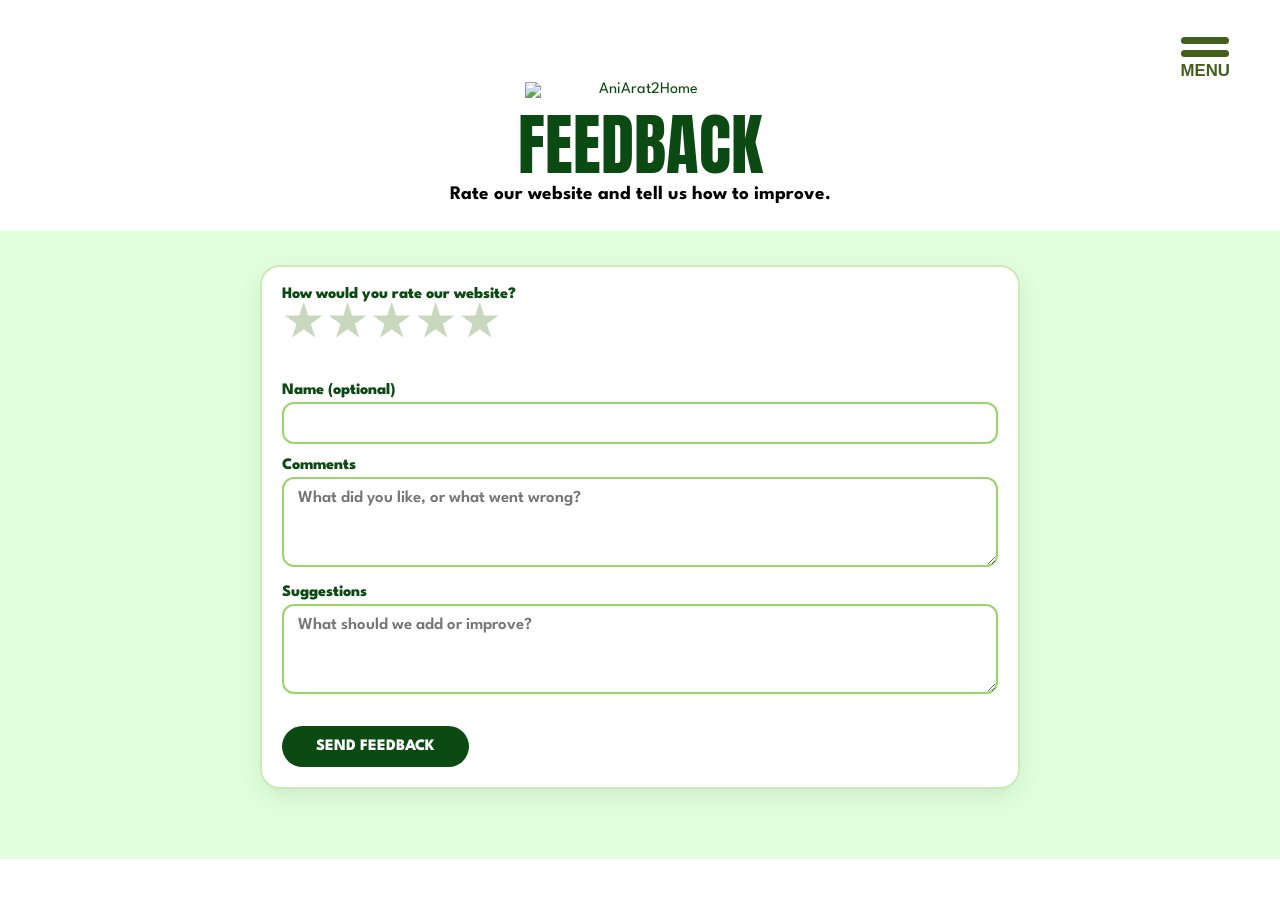
==== feedback.html @ 06249d16 "Add files via upload" ====
<!DOCTYPE html>
<html lang="en"><head><meta charset="utf-8"><meta name="viewport" content="width=device-width, initial-scale=1">
<title>Feedback – AniArat2Home</title>
<link rel="preconnect" href="https://fonts.googleapis.com"><link rel="preconnect" href="https://fonts.gstatic.com" crossorigin>
<link href="https://fonts.googleapis.com/css2?family=Anton&family=Figtree:wght@700&family=League+Spartan:wght@400;600;700;800&family=Montserrat:wght@400;700&display=swap" rel="stylesheet">
<link rel="stylesheet" href="styles.css"><link rel="stylesheet" href="shop.css"></head><body data-page="feedback">
<header class="hero page"><button class="menu-btn" aria-label="Menu" aria-expanded="false" aria-controls="menu"><i></i><i></i><span>MENU</span></button>
<div class="stack"><img src="assets/logo-circle.png" alt=""><img src="assets/wordmark.png" alt="AniArat2Home"></div>
<h1>Feedback</h1><p>Rate our website and tell us how to improve.</p></header>
<main class="shopwrap"><div class="narrow">
<section class="panel"><form id="ff" novalidate>
<div class="f"><span class="lbl" id="rl">How would you rate our website?</span><div class="stars" role="radiogroup" aria-labelledby="rl"><input type="radio" name="rate" id="r5" value="5"><label for="r5" title="5 stars"><span class="sr">5 stars</span>★</label><input type="radio" name="rate" id="r4" value="4"><label for="r4" title="4 stars"><span class="sr">4 stars</span>★</label><input type="radio" name="rate" id="r3" value="3"><label for="r3" title="3 stars"><span class="sr">3 stars</span>★</label><input type="radio" name="rate" id="r2" value="2"><label for="r2" title="2 stars"><span class="sr">2 stars</span>★</label><input type="radio" name="rate" id="r1" value="1"><label for="r1" title="1 star"><span class="sr">1 star</span>★</label></div><span class="rate-txt" id="rt" aria-live="polite"></span><p class="err" id="e-rate" role="alert"></p></div>
<div class="f"><label for="fn">Name (optional)</label><input id="fn" autocomplete="name"></div>
<div class="f"><label for="fc">Comments</label><textarea id="fc" rows="4" placeholder="What did you like, or what went wrong?"></textarea></div>
<div class="f"><label for="fs">Suggestions</label><textarea id="fs" rows="4" placeholder="What should we add or improve?"></textarea></div>
<button class="btn-sm" type="submit" style="width:auto;padding:13px 34px">SEND FEEDBACK</button></form>
<div id="fthanks" class="done" hidden style="margin-top:0"><h2>Thank you!</h2><p style="margin:8px 0 16px;font-weight:700">Your feedback helps us grow a better farm-to-home shop.</p><div class="acts"><a id="fmail" class="btn-sm" href="#">EMAIL IT TO US</a><button id="fagain" class="btn-sm alt" type="button">SEND ANOTHER</button></div></div></section>
<section id="fhist" class="panel" style="margin-top:22px" hidden><h2>Your feedback</h2><p id="favg" style="font-weight:800;color:var(--green)"></p><div id="flist"></div></section>
</div></main>
<div id="toast" class="toast" role="status"></div>
<script src="auth.js"></script><script src="site.js"></script><script src="app.js"></script></body></html>
---- styles.css ----
:root{--green-dark:#0b4a12;--green:#2e7d1e;--leaf:#7fc12e;--sun:#e9c53a;--olive:#445e1d;--mint:#e2ffdd;--ring:#9ada72;
--display:"Anton",Impact,sans-serif;--body:"League Spartan","Trebuchet MS",sans-serif;--ui:"Figtree","Segoe UI",sans-serif;--mont:"Montserrat","Segoe UI",sans-serif}
*{box-sizing:border-box;margin:0}
html{scroll-behavior:smooth}
body{font-family:var(--body);color:var(--green-dark);background:#fff;overflow-x:hidden}
img{display:block;max-width:100%}
a{color:inherit}
:focus-visible{outline:3px solid var(--sun);outline-offset:3px}
@media (prefers-reduced-motion:reduce){*{transition:none!important;scroll-behavior:auto!important}}

/* menu button + panel */
.menu-btn{position:absolute;top:clamp(14px,2.6vw,34px);right:clamp(16px,3.6vw,48px);z-index:5;background:none;border:0;cursor:pointer;display:grid;gap:6px;justify-items:center;color:var(--olive);font:700 clamp(.85rem,1.5vw,1.05rem) Arial,Helvetica,sans-serif;padding:4px}
.menu-btn i{display:block;width:clamp(34px,4.4vw,48px);height:7px;border-radius:5px;background:var(--olive)}
.menu-btn span{margin-top:-2px}
.menu-back{position:fixed;inset:0;background:rgba(11,74,18,.25);opacity:0;pointer-events:none;transition:opacity .3s;z-index:20}
.menu{position:fixed;top:0;right:0;bottom:0;width:min(355px,86vw);background:rgba(233,198,59,.95);border-radius:26px 0 0 26px;z-index:21;
transform:translateX(105%);transition:transform .35s ease;padding:34px 24px 24px;display:flex;flex-direction:column;align-items:center;overflow-y:auto}
body.menu-open .menu{transform:none}
body.menu-open .menu-back{opacity:1;pointer-events:auto}
.menu-x{position:absolute;top:12px;right:16px;border:0;background:none;font:700 2rem/1 Arial,sans-serif;color:var(--olive);cursor:pointer}
.menu .stack{margin-bottom:26px}
.menu .stack img:first-child{width:78px}.menu .stack img:last-child{width:190px;margin-top:2px}
.menu ul{list-style:none;padding:0;display:grid;gap:clamp(18px,3.4vh,30px);width:100%;padding-left:12%}
.menu li a{display:flex;align-items:center;gap:14px;color:#fff;font:700 clamp(1.15rem,2vw,1.5rem) var(--body);text-decoration:underline;text-underline-offset:4px;text-decoration-thickness:2px}
.menu li a.plain{text-decoration:none}
.menu svg{width:36px;height:36px;flex:none;fill:#fff;stroke:#fff}
.menu .auth{margin-top:auto;padding-top:26px;display:grid;gap:8px;justify-items:center}
.menu .auth a{background:#fff;color:#000;text-decoration:none;font:800 1.15rem var(--body);padding:2px 8px}

/* logos */
.stack{display:grid;justify-items:center}
.stack img:first-child{width:clamp(90px,15.8vw,210px)}
.stack img:last-child{width:clamp(170px,26.5vw,380px);margin-top:-1%}
.stack.lg img:first-child{width:clamp(110px,20vw,270px)}
.stack.lg img:last-child{width:clamp(210px,33.6vw,460px)}
.brand{display:flex;align-items:center;justify-content:center;gap:1%;width:min(86%,1100px)}
.brand img:first-child{width:27%}.brand img:last-child{width:55%}

/* hero */
.hero{position:relative;background:linear-gradient(rgba(255,255,255,.45),rgba(255,255,255,.45)),url(assets/field.jpg) center/cover}
.hero.home{display:grid;place-items:center;height:clamp(420px,56vw,100svh);padding-bottom:3vw}

/* home */
.band{display:grid;background:var(--mint)}
.band>*{grid-area:1/1}
.band .hills{align-self:end;width:100%}
.band .content{display:flex;flex-direction:column;justify-content:space-between;gap:30px;padding:clamp(18px,2.6vw,34px) 0 clamp(26px,5vw,70px);z-index:1}
.features{display:grid;grid-template-columns:repeat(4,1fr);gap:12px;padding:0 2%;text-align:center;align-items:start}
.features img{width:clamp(56px,6.6vw,92px);margin:0 auto 6px;border-radius:50%}
.features h2{font:700 clamp(.95rem,1.75vw,1.25rem)/1.2 var(--ui)}
.features p{font:400 clamp(.85rem,1.6vw,1.1rem)/1.3 var(--mont);margin-top:6px}
.lead{width:74.6%;margin:0 auto;text-align:justify;text-indent:1.6vw;font:700 clamp(1rem,1.75vw,1.4rem)/1.45 var(--body);letter-spacing:.04em}
@media (max-width:640px){.features{grid-template-columns:1fr 1fr;row-gap:22px}.lead{width:86%}}

/* about */
.hero.about{padding:clamp(18px,4vw,50px) 0 clamp(20px,3vw,40px);text-align:center}
.swirl{position:absolute;top:0;left:0;width:40%;pointer-events:none}
.hero.about h1,.title{font:400 clamp(2.6rem,6.3vw,5rem)/1.05 var(--display);text-transform:uppercase;color:var(--green-dark)}
.hero.about .stack{position:relative;margin:clamp(6px,1vw,14px) 0 clamp(8px,1.4vw,20px)}
.hero.about .txt{position:relative;width:76%;margin:0 auto;text-align:justify;font:700 clamp(.95rem,1.55vw,1.3rem)/1.4 var(--body);letter-spacing:.02em;text-shadow:0 0 8px rgba(255,255,255,.55)}
.hero.about .txt p{text-indent:6.5vw}.hero.about .txt p+p{margin-top:1.3em}
.mv{display:grid;grid-template-columns:30% 30%;justify-content:space-between;width:76%;margin:0 auto;padding:clamp(24px,4vw,56px) 0 clamp(14px,2vw,26px)}
.mv h2{font:400 clamp(2.4rem,5vw,4rem)/1.1 var(--display);text-align:center;margin-bottom:clamp(10px,1.8vw,22px)}
.mv p{font:700 clamp(1rem,1.9vw,1.3rem)/1.4 var(--ui);text-align:justify;text-indent:.6em}
.hills-about{height:clamp(70px,15.5vw,230px);background:url(assets/hills-about.png) center top/100% auto no-repeat}
@media (max-width:640px){.mv{grid-template-columns:1fr;gap:28px;width:86%}.hero.about .txt{width:88%}.hero.about .txt p{text-indent:2em}}

/* shop */
.hero.shop{display:grid;justify-items:center;gap:clamp(30px,8vw,110px);padding:clamp(24px,3.4vw,44px) 0 clamp(14px,2vw,26px)}
.hero.shop .ask{font:italic 400 clamp(1.3rem,2.9vw,2.3rem) var(--body);color:#000;text-align:center;padding:0 12px}
.pick{background:#fff url(assets/doodle.png) center/cover;padding:clamp(34px,6vw,90px) 0 clamp(60px,9vw,130px)}
.pick .row{display:grid;grid-template-columns:repeat(2,minmax(0,36%));justify-content:center;gap:10%}
.item{position:relative;display:block;text-decoration:none;padding-top:0}
.item .frame{position:absolute;left:2%;right:0;top:15%;bottom:0;border:clamp(2px,.35vw,4px) solid #000;border-radius:clamp(14px,2.4vw,30px)}
.item .photo{position:relative;width:100%}
.item .label{position:absolute;left:50%;bottom:-6%;transform:translateX(-50%);width:57%}
.item .go{position:absolute;left:0;right:0;top:calc(100% + clamp(10px,2.2vw,30px));text-align:center;font:400 clamp(1.1rem,2.6vw,2.2rem) var(--display);color:#fff;-webkit-text-stroke:clamp(2px,.3vw,4px) #000;paint-order:stroke fill;letter-spacing:.02em}
.item:hover .go{color:var(--sun)}
@media (max-width:560px){.pick .row{grid-template-columns:minmax(0,78%);gap:clamp(60px,18vw,90px)}}

/* contact */
.contact{position:relative;min-height:100svh;display:grid;place-items:center;background:#fff;overflow:hidden;padding:12vw 0}
.contact:before{content:"";position:absolute;inset:0;background:url(assets/doodle.png) center/70% auto;opacity:.16}
.contact .swirl.br{top:auto;left:auto;right:0;bottom:0;transform:rotate(180deg)}
.contact .swirl{width:40%}
.contact .inner{position:relative;display:grid;justify-items:center;gap:clamp(24px,4vw,56px);width:100%}
.contact .brand{width:min(58%,860px)}
.rows{display:grid;gap:clamp(14px,2.4vw,28px)}
.rows a,.rows div{display:flex;align-items:center;gap:clamp(12px,1.8vw,24px);font:700 clamp(1.1rem,2.7vw,2.1rem) var(--mont);color:var(--olive)}
.rows a{text-decoration:underline;text-underline-offset:5px;text-decoration-thickness:2px}
.rows svg{width:clamp(44px,5vw,72px);height:clamp(44px,5vw,72px);flex:none;border-radius:50%;background:var(--olive);padding:22%;fill:#fff;stroke:#fff}
@media (max-width:640px){.contact .brand{width:92%}.swirl,.contact .swirl{width:52%}}

.menu .auth span{font:800 1.15rem var(--body);color:#fff}
---- shop.css ----
/* shop, basket, checkout, orders, feedback */
[hidden]{display:none!important}
.sr{position:absolute;width:1px;height:1px;overflow:hidden;clip:rect(0 0 0 0)}
.hero.page{display:grid;justify-items:center;gap:6px;text-align:center;padding:clamp(60px,7vw,84px) 16px clamp(16px,2.4vw,28px)}
.hero.page .stack img:first-child{width:clamp(64px,9vw,96px)}
.hero.page .stack img:last-child{width:clamp(150px,22vw,230px)}
.hero.page h1{font:400 clamp(2.4rem,6vw,4.2rem)/1.05 var(--display);text-transform:uppercase;color:var(--green-dark);margin-top:6px}
.hero.page p{font:700 clamp(1rem,1.6vw,1.2rem) var(--body);color:#000}
.pill{position:absolute;top:clamp(16px,2.8vw,36px);left:clamp(14px,3vw,40px);z-index:5;display:flex;align-items:center;gap:8px;background:#fff;color:var(--green-dark);text-decoration:none;font:800 .95rem var(--body);padding:8px 14px;border-radius:30px;box-shadow:0 4px 12px rgba(11,74,18,.2)}
.pill svg{width:20px;height:20px;fill:none;stroke:currentColor;stroke-width:2;stroke-linecap:round;stroke-linejoin:round}
.pill b{background:var(--sun);border-radius:20px;padding:0 8px}
main.shopwrap{background:var(--mint);padding:clamp(18px,3vw,34px) clamp(14px,4vw,56px) 70px;min-height:60vh}
.shopwrap>*{max-width:1240px;margin-inline:auto}
.bar{display:flex;flex-wrap:wrap;gap:14px;align-items:center;justify-content:space-between;margin-bottom:22px}
.tabs{display:flex;gap:8px}
.tabs a{text-decoration:none;font:800 1.05rem var(--body);padding:8px 20px;border-radius:30px;border:2px solid var(--green);color:var(--green-dark);background:#fff}
.tabs a[aria-current=page]{background:var(--green-dark);border-color:var(--green-dark);color:#fff}
.search{display:flex;gap:8px;flex:1 1 280px;max-width:520px}
.search input{flex:1;min-width:0;font:600 1.05rem var(--body);color:var(--green-dark);padding:10px 14px;border:2px solid #9bd56a;border-radius:12px;background:#fff}
.btn-sm{display:inline-block;border:0;cursor:pointer;text-decoration:none;text-align:center;background:var(--green-dark);color:#fff;font:800 1rem var(--body);padding:10px 20px;border-radius:30px}
.btn-sm:hover{background:var(--green)}
.btn-sm.alt{background:#fff;color:var(--green-dark);border:2px solid var(--green-dark)}
.btn-sm:disabled{opacity:.45;cursor:not-allowed}
.layout{display:grid;gap:26px;align-items:start}
@media(min-width:1000px){.layout{grid-template-columns:minmax(0,1fr) 340px}.basket{position:sticky;top:16px}}
.grid{display:grid;grid-template-columns:repeat(2,minmax(0,1fr));gap:14px}
@media(min-width:760px){.grid{grid-template-columns:repeat(3,minmax(0,1fr));gap:18px}}
.card-p{background:#fff;border:2px solid #cfe9b8;border-radius:18px;overflow:hidden;display:flex;flex-direction:column}
.card-p img{width:100%;aspect-ratio:1;object-fit:cover;background:#eef7e6}
.card-p .in{padding:12px 12px 14px;display:flex;flex-direction:column;gap:4px;flex:1}
.card-p h3{font:800 1.2rem var(--body)}
.card-p .pr{font:800 1rem var(--body);color:var(--green)}
.card-p .ds{font:600 .92rem/1.35 var(--body);color:#35552f;flex:1}
.step{display:flex;align-items:center;justify-content:space-between;border:2px solid #cfe9b8;border-radius:12px;margin-top:8px}
.step button,.q button{border:0;background:none;cursor:pointer;font:800 1.3rem var(--body);color:var(--green);width:40px;height:38px}
.step output{font:800 1.1rem var(--body)}
.add{margin-top:8px;border:0;cursor:pointer;background:var(--green-dark);color:#fff;font:800 .95rem var(--body);letter-spacing:.06em;padding:11px;border-radius:12px}
.add:hover{background:var(--green)}
#none{text-align:center;font:700 1.15rem var(--body);padding:40px 10px}
.panel{background:#fff;border:2px solid #cfe9b8;border-radius:20px;padding:20px;box-shadow:0 8px 24px rgba(11,74,18,.1)}
.panel h2{font:400 1.8rem var(--display);text-transform:uppercase;display:flex;justify-content:space-between;align-items:center}
.panel h2 b{font:800 1rem var(--body);background:var(--sun);border-radius:20px;padding:2px 12px}
.empty{text-align:center;font:600 1rem var(--body);padding:22px 4px;color:#35552f}
.row-i{padding:12px 0;border-bottom:1px dashed #b9d9a0}
.row-i .t{display:flex;justify-content:space-between;gap:10px;font:700 1rem var(--body)}
.row-i small{display:block;font:600 .85rem var(--body);color:#4d6a45}
.row-i .a{display:flex;justify-content:space-between;align-items:center;margin-top:6px}
.q{display:flex;align-items:center;background:#eaf6df;border-radius:10px}
.q button{width:34px;height:32px;font-size:1.15rem}.q span{min-width:26px;text-align:center;font-weight:800}
.rm{border:0;background:none;color:#a33b27;font:800 .85rem var(--body);text-decoration:underline;cursor:pointer}
.tot{display:flex;justify-content:space-between;font:800 1.15rem var(--body);padding-top:14px;margin-top:6px;border-top:3px solid var(--green-dark)}
.tot b{color:var(--green);font-size:1.35rem}
.panel .btn-sm{width:100%;margin-top:14px;padding:13px}
.co{margin-top:34px}
.co .cols{display:grid;gap:26px}
@media(min-width:900px){.co .cols{grid-template-columns:1.1fr .9fr}}
.co h2,.done h2{font:400 2.2rem var(--display);text-transform:uppercase}
.f{margin-bottom:14px}.f label,.lbl{display:block;font:800 1rem var(--body);margin-bottom:4px}
.f input,.f select,.f textarea{width:100%;font:600 1.05rem var(--body);color:var(--green-dark);padding:11px 14px;border:2px solid #9bd56a;border-radius:12px;background:#fff}
.f input:focus,.f select:focus,.f textarea:focus{outline:none;border-color:var(--green);box-shadow:0 0 0 3px rgba(127,193,46,.35)}
.err{min-height:1.2em;color:#b3261e;font:800 .9rem var(--body)}
.note,.gcash{background:#eaf6df;border-radius:14px;padding:16px;margin-bottom:14px;font:600 1rem/1.4 var(--body)}
.gcash{text-align:center}
.gcash img{width:min(240px,70%);margin:0 auto 10px;border-radius:14px;box-shadow:0 4px 14px rgba(0,0,0,.2)}
.gcash .f{text-align:left;margin-top:14px}
.gcash .hint{font-size:.9rem;margin-top:10px}
.chk{display:flex;gap:10px;align-items:center;font:800 1rem var(--body);text-align:left;margin-top:12px}
.chk input{width:20px;height:20px;accent-color:var(--green)}
.sum .r{display:flex;justify-content:space-between;gap:10px;padding:8px 0;border-bottom:1px dashed #b9d9a0;font:600 .98rem var(--body)}
.done{text-align:center;margin-top:34px}.done .panel{max-width:640px;margin:0 auto}
.done .sum{text-align:left;margin:16px 0}
.done .acts{display:flex;flex-wrap:wrap;gap:10px;justify-content:center}
.done .acts .btn-sm{width:auto;margin:0}
.toast{position:fixed;right:16px;bottom:16px;background:var(--green-dark);color:#fff;font:700 1rem var(--body);padding:12px 18px;border-radius:12px;transform:translateY(90px);transition:transform .25s;z-index:30}
.toast.show{transform:none}
/* orders + feedback */
.narrow{max-width:760px!important}
.ord{margin-bottom:16px}
.ord .h{display:flex;flex-wrap:wrap;justify-content:space-between;gap:6px;font:800 1.05rem var(--body)}
.badge{background:var(--sun);border-radius:20px;padding:2px 12px;font:800 .85rem var(--body)}
.ord small{color:#4d6a45;font-weight:600}
.stars{display:inline-flex;flex-direction:row-reverse;justify-content:flex-end;gap:2px}
.stars input{position:absolute;opacity:0;width:1px;height:1px}
.stars label{font-size:2.6rem;line-height:1;color:#c9d8bd;cursor:pointer;padding:0 2px}
.stars input:checked~label,.stars label:hover,.stars label:hover~label{color:#e9a800}
.stars input:focus-visible+label{outline:3px solid var(--sun);border-radius:6px}
.rate-txt{font:800 1rem var(--body);margin-left:10px;color:var(--green)}
.st{color:#e9a800;letter-spacing:2px;font-size:1.15rem}.st i{color:#c9d8bd;font-style:normal}
.fb{padding:14px 0;border-bottom:1px dashed #b9d9a0}
.fb p{font:600 1rem/1.4 var(--body);margin-top:4px}.fb p b{color:var(--green)}
@media(prefers-reduced-motion:reduce){.toast{transition:none}}
/* admin */
.tabs button{cursor:pointer;font:800 1.05rem var(--body);padding:8px 20px;border-radius:30px;border:2px solid var(--green);color:var(--green-dark);background:#fff}
.tabs button[aria-current=page]{background:var(--green-dark);border-color:var(--green-dark);color:#fff}
.stats{display:grid;grid-template-columns:repeat(auto-fit,minmax(180px,1fr));gap:14px;margin-bottom:20px}
.stats .panel{padding:14px 18px}.stats small{display:block;font:700 .9rem var(--body);color:#4d6a45}.stats b{font:400 1.9rem var(--display);color:var(--green-dark)}
.acts2{display:flex;flex-wrap:wrap;gap:14px;align-items:center;justify-content:space-between;margin-top:12px}
.acts2 select{font:700 1rem var(--body);padding:8px 12px;border:2px solid #9bd56a;border-radius:10px;background:#fff;color:var(--green-dark)}
.tblw{overflow-x:auto;background:#fff;border:2px solid #cfe9b8;border-radius:16px}
.tbl{width:100%;border-collapse:collapse;font:600 1rem var(--body);min-width:560px}
.tbl th,.tbl td{text-align:left;padding:8px 14px;border-bottom:1px solid #e1efd3}.tbl th{background:#eaf6df;font-weight:800}
.tbl td img{vertical-align:middle;border-radius:8px;object-fit:cover;margin-right:8px}
.tbl input[type=number]{width:90px;font:700 1rem var(--body);padding:6px 8px;border:2px solid #9bd56a;border-radius:8px}
.tbl input[type=checkbox]{width:20px;height:20px;accent-color:var(--green)}
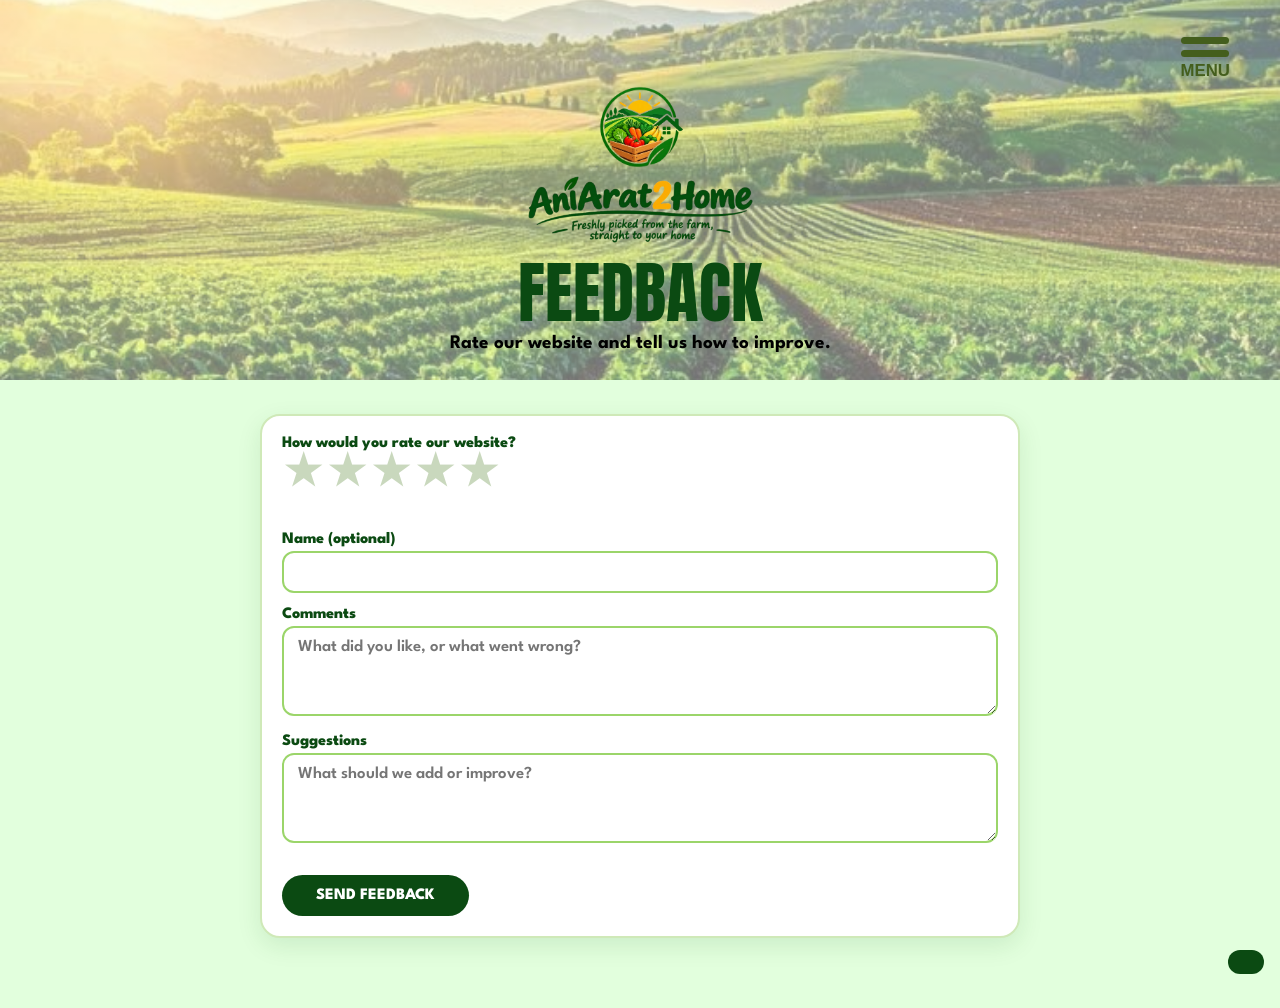
==== commit f1bae548: "Add files via upload" ====
--- a/feedback.html
+++ b/feedback.html
@@ -18,4 +18,4 @@
 <section id="fhist" class="panel" style="margin-top:22px" hidden><h2>Your feedback</h2><p id="favg" style="font-weight:800;color:var(--green)"></p><div id="flist"></div></section>
 </div></main>
 <div id="toast" class="toast" role="status"></div>
-<script src="auth.js"></script><script src="site.js"></script><script src="app.js"></script></body></html>
+<script src="products.js"></script><script src="auth.js"></script><script src="site.js"></script><script src="app.js"></script></body></html>
--- a/styles.css
+++ b/styles.css
@@ -88,7 +88,31 @@
 .rows{display:grid;gap:clamp(14px,2.4vw,28px)}
 .rows a,.rows div{display:flex;align-items:center;gap:clamp(12px,1.8vw,24px);font:700 clamp(1.1rem,2.7vw,2.1rem) var(--mont);color:var(--olive)}
 .rows a{text-decoration:underline;text-underline-offset:5px;text-decoration-thickness:2px}
-.rows svg{width:clamp(44px,5vw,72px);height:clamp(44px,5vw,72px);flex:none;border-radius:50%;background:var(--olive);padding:22%;fill:#fff;stroke:#fff}
+.rows svg{width:clamp(44px,5vw,72px);height:clamp(44px,5vw,72px);flex:none;border-radius:50%;background:var(--olive);padding:clamp(10px,1.1vw,16px);fill:#fff;stroke:#fff}
 @media (max-width:640px){.contact .brand{width:92%}.swirl,.contact .swirl{width:52%}}
 
 .menu .auth span{font:800 1.15rem var(--body);color:#fff}
+.rows svg[fill=none]{fill:none}
+
+/* home page log in / sign up */
+.home-auth{position:absolute;top:clamp(14px,2.6vw,34px);left:clamp(16px,3.6vw,48px);z-index:5;display:flex;gap:10px;align-items:center}
+.home-auth a{font:800 clamp(.9rem,1.5vw,1.15rem) var(--body);text-decoration:none;color:var(--olive);background:#fff;border:2px solid var(--olive);border-radius:30px;padding:6px 18px}
+.home-auth a.solid{background:var(--olive);color:#fff}
+.home-auth a:hover{background:var(--sun);color:var(--green-dark);border-color:var(--sun)}
+
+/* customer order updates */
+.upd{width:74.6%;margin:0 auto;background:rgba(255,255,255,.93);border:2px solid #9ada72;border-radius:18px;padding:12px 16px;box-shadow:0 6px 18px rgba(11,74,18,.12)}
+.upd[hidden]{display:none}
+.upd h2{font:800 1.05rem var(--body);margin-bottom:6px}
+.upd .u{padding:7px 0;border-top:1px dashed #b9dca0}
+.upd .u:first-of-type{border-top:0}
+.upd .t{display:flex;gap:10px;align-items:center;justify-content:space-between;flex-wrap:wrap}
+.upd p{font:600 .92rem/1.35 var(--body);margin-top:2px}
+.upd .bd{font:800 .8rem var(--body);padding:3px 12px;border-radius:20px;background:#e9c53a;color:#0b4a12}
+.upd .bd.s-payment-verified,.upd .bd.s-delivered{background:#2e7d1e;color:#fff}
+.upd .bd.s-preparing,.upd .bd.s-out-for-delivery{background:#7fc12e;color:#0b4a12}
+.upd .bd.s-cancelled{background:#c0392b;color:#fff}
+@media (max-width:640px){.upd{width:90%}}
+
+.upd h2{display:flex;justify-content:space-between;gap:10px;flex-wrap:wrap;align-items:center}
+.upd h2 a{font:800 .85rem var(--body);color:var(--green);text-decoration:underline}
--- a/shop.css
+++ b/shop.css
@@ -102,3 +102,29 @@
 .tbl td img{vertical-align:middle;border-radius:8px;object-fit:cover;margin-right:8px}
 .tbl input[type=number]{width:90px;font:700 1rem var(--body);padding:6px 8px;border:2px solid #9bd56a;border-radius:8px}
 .tbl input[type=checkbox]{width:20px;height:20px;accent-color:var(--green)}
+
+/* customer orders dashboard */
+.odash{max-width:900px!important}
+.obar{display:flex;flex-wrap:wrap;gap:12px;align-items:center;justify-content:space-between;margin-bottom:16px}
+.osync{display:flex;gap:10px;align-items:center}.osync small{font:600 .85rem var(--body);color:#4d6a45}
+.odash .tabs{flex-wrap:wrap}
+.odash .tabs button{padding:7px 16px;font-size:.98rem}
+.trk{list-style:none;padding:0;display:grid;grid-template-columns:repeat(5,1fr);gap:4px;margin:16px 0 8px;text-align:center;counter-reset:none}
+.trk li{position:relative;display:grid;justify-items:center;gap:6px;font:700 .8rem/1.2 var(--body);color:#7b8f72}
+.trk li::before{content:"";position:absolute;top:15px;right:50%;width:100%;height:4px;background:#d6e6c8;z-index:0}
+.trk li:first-child::before{display:none}
+.trk li.done::before,.trk li.now::before{background:var(--leaf)}
+.trk i{position:relative;z-index:1;width:32px;height:32px;border-radius:50%;display:grid;place-items:center;background:#e4efd9;color:#7b8f72;font:800 .95rem var(--body);font-style:normal}
+.trk li.done i{background:var(--leaf);color:#fff}
+.trk li.now i{background:var(--sun);color:var(--green-dark);box-shadow:0 0 0 4px rgba(233,197,58,.35)}
+.trk li.done,.trk li.now{color:var(--green-dark)}
+.trk-x{margin:14px 0 8px;background:#fbe6e3;color:#a33b27;border-radius:12px;padding:10px 14px;font:800 .95rem var(--body)}
+.omsg{font:700 1rem var(--body);margin:6px 0 10px;color:var(--green-dark)}
+.ord details{margin-top:6px}.ord summary{cursor:pointer;font:800 .95rem var(--body);color:var(--green)}
+.oacts{display:flex;flex-wrap:wrap;gap:10px;align-items:center;margin-top:14px}
+.panel .oacts .btn-sm{width:auto;margin:0;padding:9px 18px}
+.newchip{font:800 .7rem var(--body);font-style:normal;background:#c0392b;color:#fff;border-radius:20px;padding:2px 9px;margin-left:6px;vertical-align:middle}
+.badge.s-delivered,.badge.s-payment-verified{background:#2e7d1e;color:#fff}
+.badge.s-preparing,.badge.s-out-for-delivery{background:var(--leaf)}
+.badge.s-cancelled{background:#c0392b;color:#fff}
+@media(max-width:520px){.trk li{font-size:.68rem}.trk i{width:28px;height:28px}.trk li::before{top:13px}}
